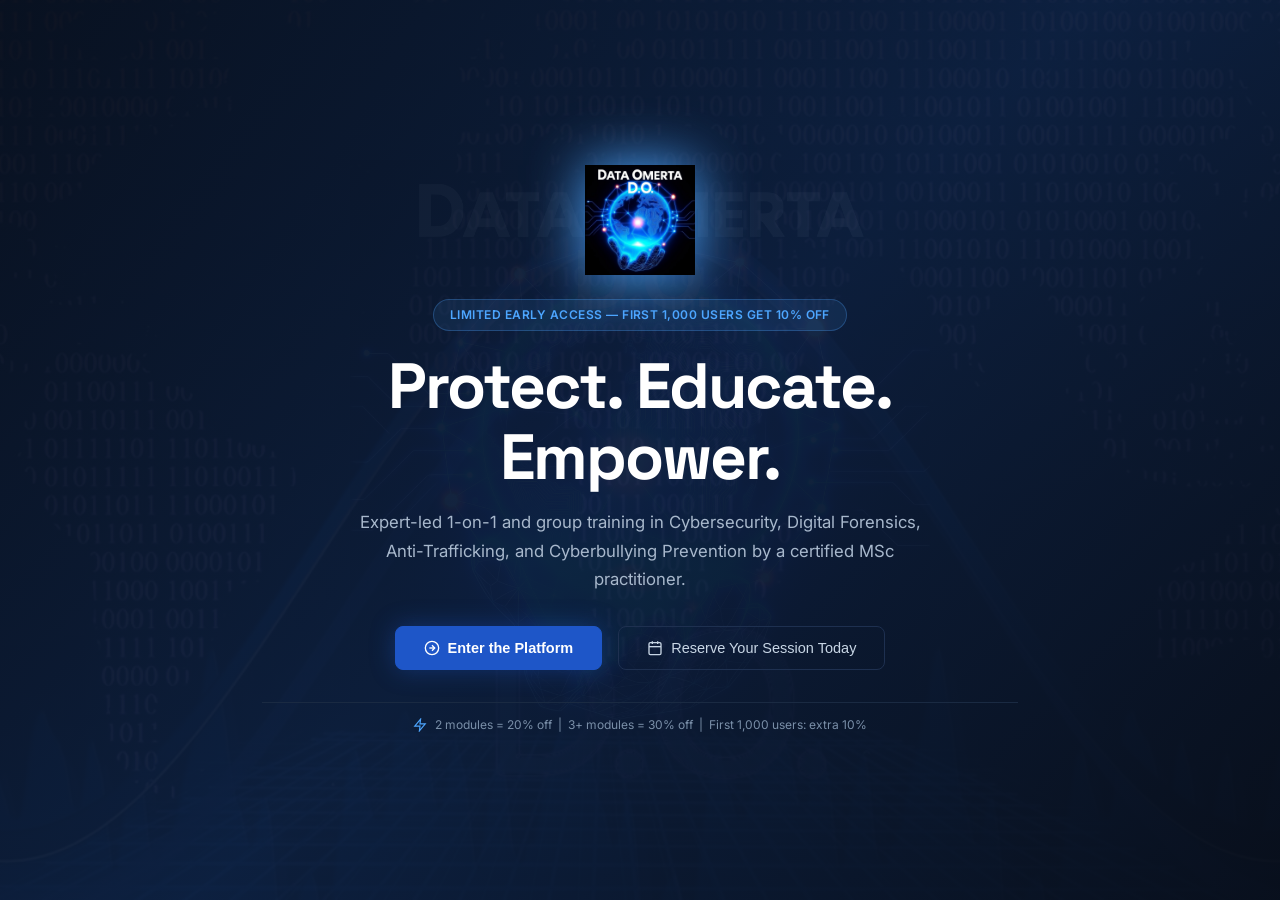
==== index.html @ 5ccec42f "Update index.html" ====
<!DOCTYPE html>
<html lang="en">
<head>
<meta charset="UTF-8">
<meta name="viewport" content="width=device-width,initial-scale=1.0,viewport-fit=cover">
<meta name="theme-color" content="#0a1628">
<meta name="description" content="Expert cybersecurity, digital forensics, anti-trafficking and cyberbullying training by Dimitrios Paraschidis MSc.">
<meta name="apple-mobile-web-app-capable" content="yes">
<meta name="apple-mobile-web-app-status-bar-style" content="black-translucent">
<meta name="apple-mobile-web-app-title" content="DO Training">
<link rel="manifest" href="manifest.json">
<link rel="icon" href="assets/icons/favicon.png" type="image/png">
<link rel="apple-touch-icon" href="assets/icons/icon-192x192.png">
<title>DO — Professional Cybersecurity Training</title>
<link rel="preconnect" href="https://fonts.googleapis.com">
<link href="https://fonts.googleapis.com/css2?family=Inter:wght@300;400;500;600;700&family=Space+Grotesk:wght@400;500;600;700;800&display=swap" rel="stylesheet">
<link rel="stylesheet" href="css/style.css">
</head>


<body class="theme-blue">

<div class="lang-bar" id="lang-bar" style="display:none">
  <select id="lang-selector" onchange="setLang(this.value)" aria-label="Language">
    <option value="en">EN</option><option value="el">EL</option><option value="de">DE</option>
    <option value="it">IT</option><option value="fr">FR</option><option value="ru">RU</option>
  </select>
  <div class="theme-toggle-wrap">
    <button class="theme-btn" onclick="setTheme('blue')" title="Default Blue">B</button>
    <button class="theme-btn" onclick="setTheme('dark')" title="Dark">D</button>
    <button class="theme-btn" onclick="setTheme('light')" title="Light">L</button>
  </div>
</div>

<a href="https://paypal.me/JimOem" target="_blank" class="donate-btn" id="donate-btn" style="display:none">
  <svg width="14" height="14" viewBox="0 0 24 24" fill="none" stroke="currentColor" stroke-width="2"><path d="M20.84 4.61a5.5 5.5 0 0 0-7.78 0L12 5.67l-1.06-1.06a5.5 5.5 0 0 0-7.78 7.78l1.06 1.06L12 21.23l7.78-7.78 1.06-1.06a5.5 5.5 0 0 0 0-7.78z"/></svg>
  <span data-i18n="donate_text">Donate via PayPal</span>
</a>
<button class="webview-btn" onclick="toggleFullscreen()" id="webview-btn" style="display:none" title="Expand">
  <svg width="16" height="16" viewBox="0 0 24 24" fill="none" stroke="currentColor" stroke-width="2"><path d="M8 3H5a2 2 0 0 0-2 2v3m18 0V5a2 2 0 0 0-2-2h-3m0 18h3a2 2 0 0 0 2-2v-3M3 16v3a2 2 0 0 0 2 2h3"/></svg>
</button>

<!-- AD COLUMNS (admin-managed) -->
<div class="ad-col left" id="ad-col-left"></div>
<div class="ad-col right" id="ad-col-right"></div>

<!-- ===== LANDING ===== -->
<div id="landing-page">
  <div class="landing-bg">
    <img id="landing-bg-sine" src="" alt="" class="landing-bg-sine">
    <img id="landing-logo-watermark" src="" alt="" class="landing-logo-watermark">
    <div class="landing-overlay"></div>
  </div>
  <div class="landing-content">
    <img id="landing-logo-top" src="" alt="Data Omerta D.O." class="landing-logo-top">
    <div class="landing-badge" data-i18n="landing_badge">Limited Early Access — First 1,000 Users Get 10% Off</div>
    <h1 class="landing-title" data-i18n="landing_title">Educate. Empower. Protect.</h1>
    <p class="landing-sub" data-i18n="landing_sub">Expert-led 1-on-1 and group training in Cybersecurity, Digital Forensics, Anti-Trafficking, and Cyberbullying Prevention by a certified MSc practitioner.</p>
    <div class="landing-actions">
      <button class="btn-land-primary" onclick="enterSite()">
        <svg width="16" height="16" viewBox="0 0 24 24" fill="none" stroke="currentColor" stroke-width="2"><circle cx="12" cy="12" r="10"/><polyline points="12 8 16 12 12 16"/><line x1="8" y1="12" x2="16" y2="12"/></svg>
        <span data-i18n="landing_enter">Enter the Platform</span>
      </button>
      <button class="btn-land-secondary" onclick="enterSiteBook()">
        <svg width="16" height="16" viewBox="0 0 24 24" fill="none" stroke="currentColor" stroke-width="2"><rect x="3" y="4" width="18" height="18" rx="2"/><line x1="16" y1="2" x2="16" y2="6"/><line x1="8" y1="2" x2="8" y2="6"/><line x1="3" y1="10" x2="21" y2="10"/></svg>
        <span data-i18n="landing_book">Reserve Your Session Today</span>
      </button>
    </div>
    <div class="landing-discount-hint">
      <svg width="14" height="14" viewBox="0 0 24 24" fill="none" stroke="#4da6ff" stroke-width="2"><polygon points="13 2 3 14 12 14 11 22 21 10 12 10 13 2"/></svg>
      <span>2 modules = 20% off &nbsp;|&nbsp; 3+ modules = 30% off &nbsp;|&nbsp; First 1,000 users: extra 10%</span>
    </div>
  </div>
</div>

<!-- ===== MAIN PLATFORM ===== -->
<div id="main-platform" style="display:none">

<nav class="navbar">
  <div class="nav-brand" onclick="showTab('home',null)">
    <img id="nav-logo" src="" alt="D.O." class="nav-logo-img">
    <div>
      <div class="brand-name">Dimitrios Paraschidis</div>
      <div class="brand-tagline">MSc Digital Forensics &middot; Cybersecurity Educator</div>
    </div>
  </div>
  <div class="nav-links" id="nav-links">
    <a href="#home"      class="nav-link active" onclick="showTab('home',this)"      data-i18n="nav_home">Home</a>
    <a href="#services"  class="nav-link"         onclick="showTab('services',this)"  data-i18n="nav_services">Services</a>
    <a href="#modules"   class="nav-link"         onclick="showTab('modules',this)"   data-i18n="nav_modules">Modules</a>
    <a href="#resources" class="nav-link"         onclick="showTab('resources',this)" data-i18n="nav_resources">Resources</a>
    <a href="#team"      class="nav-link"         onclick="showTab('team',this)"      data-i18n="nav_team">Our Team</a>
    <a href="#calendar"  class="nav-link"         onclick="showTab('calendar',this)"  data-i18n="nav_book">Book a Session</a>
    <a href="#contact"   class="nav-link"         onclick="showTab('contact',this)"   data-i18n="contact_title">Contact</a>
    <a href="#cv"        class="nav-link"         onclick="showTab('cv',this)"        data-i18n="nav_cv">My CV</a>
  </div>
  <div class="nav-right">
    <button class="nav-mobile-toggle" onclick="toggleMobileNav()">
      <svg width="20" height="20" viewBox="0 0 24 24" fill="none" stroke="currentColor" stroke-width="2"><line x1="3" y1="12" x2="21" y2="12"/><line x1="3" y1="6" x2="21" y2="6"/><line x1="3" y1="18" x2="21" y2="18"/></svg>
    </button>
  </div>
</nav>

<div class="ticker-wrap"><div class="ticker-track" id="ticker-track"></div></div>

<!-- HOME -->
<div id="tab-home" class="tab-content active">
  <section class="hero">
    <img id="hero-logo-wm" src="" alt="" class="hero-logo-watermark" style="top:55%;opacity:0.12;">
    <div class="hero-overlay"></div>
    <div class="hero-inner">
      <div class="hero-badge" data-i18n="hero_badge">Thessaloniki, Greece &middot; Online &amp; Onsite Worldwide</div>
      <h1 class="hero-title" data-i18n="hero_title">Educate. Empower. Protect.</h1>
      <p class="hero-subtitle">Professional training in Cybersecurity, Digital Forensics, Anti-Trafficking Digital Safety, and Cyberbullying Prevention — delivered by a certified MSc practitioner with a decade of field experience.</p>
      <div class="hero-cta">
        <button class="btn btn-primary" onclick="showTab('calendar',null)">
          <svg width="15" height="15" viewBox="0 0 24 24" fill="none" stroke="currentColor" stroke-width="2"><rect x="3" y="4" width="18" height="18" rx="2"/><line x1="16" y1="2" x2="16" y2="6"/><line x1="8" y1="2" x2="8" y2="6"/><line x1="3" y1="10" x2="21" y2="10"/></svg>
          <span data-i18n="btn_book">Book a Session</span>
        </button>
        <button class="btn btn-outline" onclick="showTab('modules',null)">
          <svg width="15" height="15" viewBox="0 0 24 24" fill="none" stroke="currentColor" stroke-width="2"><path d="M2 3h6a4 4 0 0 1 4 4v14a3 3 0 0 0-3-3H2z"/><path d="M22 3h-6a4 4 0 0 0-4 4v14a3 3 0 0 1 3-3h7z"/></svg>
          <span data-i18n="btn_modules">View Modules</span>
        </button>
      </div>
      <!-- Stats compact: 155+, 600+, 60K+, MSc, 3, Custom SOC Lab all in one line -->
      <div class="hero-stats-compact">
        <div class="stat-compact"><span class="stat-compact-num">155+</span><span class="stat-compact-lbl">Professionals Trained</span></div>
        <div class="stat-compact"><span class="stat-compact-num">600+</span><span class="stat-compact-lbl">Individuals Reached</span></div>
        <div class="stat-compact"><span class="stat-compact-num">60K+</span><span class="stat-compact-lbl">Beneficiaries Protected</span></div>
        <div class="stat-compact"><span class="stat-compact-num">MSc</span><span class="stat-compact-lbl">Digital Forensics</span></div>
        <div class="stat-compact"><span class="stat-compact-num">3</span><span class="stat-compact-lbl">Books Authored</span></div>
        <div class="stat-compact"><span class="stat-compact-num" style="font-size:1rem">Custom</span><span class="stat-compact-lbl" data-i18n="stat_soc">Personal SOC Lab</span></div>
      </div>
    </div>
  </section>

  <section class="section">
    <h2 class="section-title" data-i18n="who_title">Who This Is For</h2>
    <div class="cards-grid" id="who-cards"></div>
  </section>

  <section class="section-full">
    <div class="section-inner">
      <h2 class="section-title light" data-i18n="formats_title">Formats &amp; Delivery</h2>
      <div class="formats-grid" id="formats-grid"></div>
      <div class="discount-banner">
        <div class="discount-item"><span class="disc-pct">20%</span><span class="disc-label" data-i18n="discount_2">Off for 2 Modules</span></div>
        <div class="discount-divider"></div>
        <div class="discount-item"><span class="disc-pct">30%</span><span class="disc-label" data-i18n="discount_3">Off for 3+ Modules</span></div>
        <div class="discount-divider"></div>
        <div class="discount-item highlight"><span class="disc-pct">+10%</span><span class="disc-label" data-i18n="discount_first">First 1,000 Users</span></div>
      </div>
    </div>
  </section>

  <section class="section page-bg">
    <h2 class="section-title" data-i18n="numbers_title">By the Numbers</h2>
    <p class="section-subtitle" data-i18n="numbers_sub">Key statistics from field research, academic sources, and real-world operations.</p>
    <div class="numbers-grid" id="numbers-grid"></div>
  </section>
</div>

<!-- SERVICES -->
<div id="tab-services" class="tab-content page-bg">
  <section class="section">
    <h2 class="section-title" data-i18n="services_title">Training Services</h2>
    <p class="section-subtitle" data-i18n="services_sub">Click any service to book it directly. Every session concludes with a professional certificate.</p>
    <div id="services-container"></div>
  </section>
</div>

<!-- MODULES -->
<div id="tab-modules" class="tab-content page-bg">
  <section class="section">
    <h2 class="section-title" data-i18n="modules_title">Training Modules</h2>
    <p class="section-subtitle" data-i18n="modules_sub">Each module is a standalone certifiable unit. 2 modules: 20% off — 3+: 30% off.</p>
    <div class="modules-grid" id="modules-grid"></div>
  </section>
</div>

<!-- RESOURCES (no translation, no bg) -->
<div id="tab-resources" class="tab-content">
  <section class="section">
    <h2 class="section-title">Resources &amp; Publications</h2>
    <p class="section-subtitle">Free professional resources — available to all.</p>
    <div class="resources-hero">
      <img id="res-do-img" src="" alt="Data Omerta" class="res-do-logo">
      <div><h3>Data Omerta (D.O.)</h3><p>A personal initiative dedicated to spreading cybersecurity awareness and open knowledge. All resources are free to use and share.</p></div>
    </div>
    <div class="resources-grid" id="resources-grid"></div>
    <div class="linkedin-section">
      <h3 class="section-title" style="margin-bottom:1rem;">Recent Professional Activity</h3>
      <div class="linkedin-posts-grid" id="linkedin-posts-grid"></div>
      <a href="https://www.linkedin.com/in/dimitris-p-timeless" target="_blank" class="btn-linkedin">
        <svg width="16" height="16" viewBox="0 0 24 24" fill="currentColor"><path d="M16 8a6 6 0 0 1 6 6v7h-4v-7a2 2 0 0 0-4 0v7h-4v-7a6 6 0 0 1 6-6z"/><rect x="2" y="9" width="4" height="12"/><circle cx="4" cy="4" r="2"/></svg>
        View All on LinkedIn
      </a>
    </div>
  </section>
</div>

<!-- TEAM -->
<div id="tab-team" class="tab-content page-bg">
  <section class="section">
    <h2 class="section-title" data-i18n="team_title">Our D.O. Team &amp; Partners</h2>
    <p class="section-subtitle" data-i18n="team_sub">Specialists, partners, and collaborators in cybersecurity, digital safety, and education. Contact details visible after confirmed booking.</p>
    <div class="team-grid" id="team-grid"></div>
  </section>
</div>

<!-- BOOKING -->
<div id="tab-calendar" class="tab-content page-bg">
  <section class="section">
    <h2 class="section-title" data-i18n="book_title">Book a Session</h2>
    <p class="section-subtitle" data-i18n="book_sub">Select a date and time. Confirmation and Google Meet link sent automatically.</p>
    <div class="booking-layout">
      <div class="booking-left">
        <div class="calendar-header">
          <button class="cal-nav" onclick="changeMonth(-1)">&#8249;</button>
          <span id="cal-month-label"></span>
          <button class="cal-nav" onclick="changeMonth(1)">&#8250;</button>
        </div>
        <div class="calendar-grid" id="calendar-grid"></div>
        <div class="time-slots" id="time-slots-container" style="display:none">
          <h4 id="selected-date-label"></h4>
          <div class="slots-grid" id="slots-grid"></div>
        </div>
      </div>
      <div class="booking-right">
        <div class="booking-form-card">
<!-- New Clean Cal.com Booking Button -->
<div style="text-align: center; margin-top: 20px; margin-bottom: 40px; padding: 20px; background: rgba(255,255,255,0.05); border-radius: 8px;">
    <p style="color: #ffffff; margin-bottom: 15px; font-size: 16px; font-weight: 500;">
        Select a date and time. Confirmation and Google Meet link are sent automatically.
    </p>
    
    <!-- This button triggers the Cal.com popup -->
    <button type="button" 
            data-cal-link="jim-oem-wsbkja/cybersecurity-training"
            data-cal-namespace="cybersecurity-training"
            data-cal-config='{"layout":"month_view","useSlotsViewOnSmallScreen":"true"}'
            style="background-color: #2563eb; color: white; padding: 14px 28px; border: none; border-radius: 6px; font-size: 16px; cursor: pointer; font-weight: bold; transition: background 0.2s;"
            onmouseover="this.style.backgroundColor='#1d4ed8'" 
            onmouseout="this.style.backgroundColor='#2563eb'">
        Book a Session Now
    </button>
</div>
        </div>
      </div>
    </div>
  </section>
</div>

<!-- CONTACT -->
<div id="tab-contact" class="tab-content page-bg">
  <section class="section">
    <h2 class="section-title" data-i18n="contact_title">Contact &amp; Inquiry</h2>
    <p class="section-subtitle" data-i18n="contact_sub">Send a message and I will respond within 24 hours.</p>
    <div class="contact-layout">
      <div class="contact-form-card">
        <div class="form-group"><label data-i18n="form_name">Full Name</label><input type="text" id="contact-name"></div>
        <div class="form-group"><label data-i18n="form_email">Email</label><input type="email" id="contact-email"></div>
        <div class="form-group"><label data-i18n="contact_subject">Subject</label><input type="text" id="contact-subject"></div>
        <div class="form-group"><label data-i18n="contact_message">Message</label><textarea id="contact-message" rows="6"></textarea></div>
        <button class="btn btn-primary btn-full" onclick="submitContact()" data-i18n="contact_send">Send Message</button>
      </div>
      <div class="contact-info-card">
        <div class="contact-info-item">
          <svg width="18" height="18" viewBox="0 0 24 24" fill="none" stroke="currentColor" stroke-width="1.5"><path d="M21 10c0 7-9 13-9 13s-9-6-9-13a9 9 0 0 1 18 0z"/><circle cx="12" cy="10" r="3"/></svg>
          <div><strong data-i18n="lbl_location">Location</strong><span>Thessaloniki, Greece</span></div>
        </div>
        <div class="contact-info-item">
          <svg width="18" height="18" viewBox="0 0 24 24" fill="none" stroke="currentColor" stroke-width="1.5"><path d="M4 4h16c1.1 0 2 .9 2 2v12c0 1.1-.9 2-2 2H4c-1.1 0-2-.9-2-2V6c0-1.1.9-2 2-2z"/><polyline points="22,6 12,13 2,6"/></svg>
          <div><strong>Email</strong><span>gds_gr@hotmail.gr</span></div>
        </div>
        <div class="contact-info-item">
          <svg width="18" height="18" viewBox="0 0 24 24" fill="none" stroke="currentColor" stroke-width="1.5"><path d="M22 16.92v3a2 2 0 0 1-2.18 2 19.79 19.79 0 0 1-8.63-3.07A19.5 19.5 0 0 1 4.69 12a19.79 19.79 0 0 1-3.07-8.67A2 2 0 0 1 3.56 1h3a2 2 0 0 1 2 1.72 12.84 12.84 0 0 0 .7 2.81 2 2 0 0 1-.45 2.11L8.09 8a16 16 0 0 0 6 6l1.27-1.27a2 2 0 0 1 2.11-.45 12.84 12.84 0 0 0 2.81.7A2 2 0 0 1 22 14.92z"/></svg>
          <div><strong data-i18n="lbl_phone">Phone</strong><span>+30 6947 424 107</span></div>
        </div>
        <div class="contact-info-item">
          <svg width="18" height="18" viewBox="0 0 24 24" fill="currentColor"><path d="M16 8a6 6 0 0 1 6 6v7h-4v-7a2 2 0 0 0-4 0v7h-4v-7a6 6 0 0 1 6-6z"/><rect x="2" y="9" width="4" height="12"/><circle cx="4" cy="4" r="2"/></svg>
          <div><strong>LinkedIn</strong><a href="https://www.linkedin.com/in/dimitris-p-timeless" target="_blank">dimitris-p-timeless</a></div>
        </div>
        <!-- BILLING INFO between the items -->
        <div class="billing-info-box" style="margin-top:1.5rem;margin-bottom:1.5rem;">
          <div class="billing-item"><span class="b-val">€100</span><span class="b-lbl" data-i18n="bill_hourly">Per Hour — 1-on-1 Training</span><span class="b-note" data-i18n="bill_hourly_note">Modules minimum 2 hours each</span></div>
          <div class="billing-item"><span class="b-val">€400</span><span class="b-lbl" data-i18n="bill_advance">Non-Refundable Advance</span><span class="b-note" data-i18n="bill_advance_note">Required before corporate service delivery</span></div>
          <div class="billing-item"><span class="b-val">20–30%</span><span class="b-lbl" data-i18n="bill_discount">Bundle Discount</span><span class="b-note" data-i18n="bill_discount_note">2 modules: 20% off &nbsp;|&nbsp; 3+ modules: 30% off</span></div>
        </div>
        <div class="pricing-note">
          <svg width="16" height="16" viewBox="0 0 24 24" fill="none" stroke="currentColor" stroke-width="2"><line x1="12" y1="1" x2="12" y2="23"/><path d="M17 5H9.5a3.5 3.5 0 0 0 0 7h5a3.5 3.5 0 0 1 0 7H6"/></svg>
          <div><strong data-i18n="lbl_pricing">Pricing</strong><span data-i18n="pricing_note">All prices include a professional certificate of participation. Group and corporate rates available on request.</span></div>
        </div>
      </div>
    </div>
  </section>
</div>

<!-- CV -->
<div id="tab-cv" class="tab-content page-bg">
  <section class="section cv-section" id="cv-section-content"></section>
</div>

<footer class="footer">
  <div class="footer-inner">
    <img id="footer-logo" src="" alt="D.O." class="footer-logo-img">
    <div>
      <div class="footer-name">Dimitrios Paraschidis &middot; MSc Digital Forensics &middot; Cybersecurity Educator</div>
      <div class="footer-links">
        <span>Thessaloniki, Greece</span><span>gds_gr@hotmail.gr</span><span>+30 6947 424 107</span>
        <a href="https://www.linkedin.com/in/dimitris-p-timeless" target="_blank">LinkedIn</a>
        <a href="https://github.com/DataOmerta" target="_blank">GitHub</a>
      </div>
    </div>
    <div class="footer-right"><img id="footer-do-text" src="" alt="Data Omerta" class="footer-do-text-img"></div>
  </div>
</footer>
</div><!-- /main-platform -->

<!-- ADMIN LOGIN -->
<div id="admin-login-overlay" style="display:none">
  <div class="admin-login-box">
    <img id="admin-logo" src="" alt="D.O." class="admin-logo-img">
    <h2>Admin Access</h2>
    <p>Restricted area — authorised personnel only.</p>
    <div class="form-group"><label>Username</label><input type="text" id="admin-user" autocomplete="username"></div>
    <div class="form-group"><label>Password</label><input type="password" id="admin-pass" autocomplete="current-password" onkeydown="if(event.key==='Enter')doAdminLogin()"></div>
    <label class="remember-label"><input type="checkbox" id="admin-remember"> Remember me on this device</label>
    <button class="btn btn-primary btn-full" onclick="doAdminLogin()" style="margin-top:1rem;">Sign In</button>
    <button class="btn btn-outline btn-full" onclick="closeAdminLogin()" style="margin-top:.5rem;">Cancel</button>
  </div>
</div>

<!-- ADMIN PANEL -->
<div id="admin-panel" style="display:none">
  <div class="admin-navbar">
    <div class="admin-brand">
      <img id="admin-nav-logo" src="" alt="D.O." style="width:28px;height:28px;object-fit:contain;">
      <span>Admin Panel</span>
    </div>
    <div class="admin-nav-links">
      <button class="admin-nav-btn active" onclick="showAdminTab('dashboard',this)">Dashboard</button>
      <button class="admin-nav-btn" onclick="showAdminTab('appointments',this)">Appointments</button>
      <button class="admin-nav-btn" onclick="showAdminTab('modules-mgr',this)">Modules</button>
      <button class="admin-nav-btn" onclick="showAdminTab('services-mgr',this)">Services</button>
      <button class="admin-nav-btn" onclick="showAdminTab('resources-mgr',this)">Resources</button>
      <button class="admin-nav-btn" onclick="showAdminTab('team-mgr',this)">Team</button>
      <button class="admin-nav-btn" onclick="showAdminTab('ads-mgr',this)">Advertisers</button>
      <button class="admin-nav-btn" onclick="showAdminTab('certificates-mgr',this)">Certificates</button>
    </div>
    <button class="btn btn-outline" onclick="adminLogout()" style="font-size:12px;padding:6px 14px;">Sign Out</button>
  </div>
  <div class="admin-content">
    <div id="admin-tab-dashboard" class="admin-tab active"><h2 class="admin-title">Dashboard</h2><div class="admin-stats-grid" id="admin-stats-grid"></div><div id="admin-chart-row"></div></div>
    <div id="admin-tab-appointments" class="admin-tab">
      <div class="admin-tab-header"><h2 class="admin-title">Appointments</h2><button class="btn btn-secondary" onclick="exportAppointments()">Export CSV</button></div>
      <div class="appointments-toolbar">
        <input type="text" id="appt-search" placeholder="Search..." oninput="filterAppointments()">
        <select id="appt-filter" onchange="filterAppointments()"><option value="">All</option><option value="confirmed">Confirmed</option><option value="pending">Pending</option><option value="completed">Completed</option><option value="cancelled">Cancelled</option></select>
      </div>
      <div id="appointments-list"></div>
    </div>
    <div id="admin-tab-modules-mgr" class="admin-tab"><div class="admin-tab-header"><h2 class="admin-title">Manage Modules</h2><button class="btn btn-primary" onclick="openModuleEditor(null)">+ Add Module</button></div><div id="modules-manager-list"></div></div>
    <div id="admin-tab-services-mgr" class="admin-tab"><div class="admin-tab-header"><h2 class="admin-title">Manage Services</h2><button class="btn btn-primary" onclick="openServiceEditor(null,null)">+ Add Service</button></div><div id="services-manager-list"></div></div>
    <div id="admin-tab-resources-mgr" class="admin-tab"><div class="admin-tab-header"><h2 class="admin-title">Manage Resources</h2><button class="btn btn-primary" onclick="openResourceEditor(null)">+ Add Resource</button></div><div id="resources-manager-list"></div></div>
    <div id="admin-tab-team-mgr" class="admin-tab"><div class="admin-tab-header"><h2 class="admin-title">Team &amp; Partners</h2><button class="btn btn-primary" onclick="openTeamEditor(null)">+ Add Member</button></div><div id="team-manager-list"></div></div>
    <div id="admin-tab-ads-mgr" class="admin-tab"><div class="admin-tab-header"><h2 class="admin-title">Advertisers &amp; Ads</h2><button class="btn btn-primary" onclick="openAdEditor(null)">+ Add Ad</button></div><p class="section-subtitle">Ads appear in vertical columns on the left and right sides of the site for visitors.</p><div id="ads-manager-list"></div></div>
    <div id="admin-tab-certificates-mgr" class="admin-tab">
      <h2 class="admin-title">Issue Certificate</h2>
      <div class="cert-layout">
        <div class="cert-form-panel">
          <h3>Certificate Details</h3>
          <div class="form-group"><label>Participant Full Name *</label><input type="text" id="cert-name" oninput="updateCertPreview()"></div>
          <div class="form-group"><label>Module / Training Title *</label><input type="text" id="cert-module" oninput="updateCertPreview()"></div>
          <div class="form-group"><label>Completion Date *</label><input type="date" id="cert-date" oninput="updateCertPreview()"></div>
          <div class="form-group"><label>Duration</label><input type="text" id="cert-duration" placeholder="e.g. 4 hours" oninput="updateCertPreview()"></div>
          <div class="form-group"><label>Organisation (optional)</label><input type="text" id="cert-org" oninput="updateCertPreview()"></div>
          <div class="form-group"><label>Certificate ID (auto)</label><input type="text" id="cert-id" readonly></div>
          <button class="btn btn-primary btn-full" onclick="generateCertificate()">
            <svg width="15" height="15" viewBox="0 0 24 24" fill="none" stroke="currentColor" stroke-width="2"><path d="M21 15v4a2 2 0 0 1-2 2H5a2 2 0 0 1-2-2v-4"/><polyline points="7 10 12 15 17 10"/><line x1="12" y1="15" x2="12" y2="3"/></svg>
            Generate &amp; Print Certificate
          </button>
        </div>
        <div class="cert-preview-panel">
          <h3>Live Preview</h3>
          <div class="cert-preview" id="cert-preview"><div class="cert-preview-placeholder">Fill in the details to preview</div></div>
          <div id="issued-certs-section" style="display:none;margin-top:1.5rem"><h4 style="color:var(--text);margin-bottom:.75rem">Previously Issued</h4><div id="issued-certs-list"></div></div>
        </div>
      </div>
    </div>
  </div>
</div>

<!-- MODALS -->
<div id="upsell-modal" class="modal-overlay" style="display:none"><div class="modal-box"><button class="modal-close" onclick="closeUpsell()"><svg width="18" height="18" viewBox="0 0 24 24" fill="none" stroke="currentColor" stroke-width="2"><line x1="18" y1="6" x2="6" y2="18"/><line x1="6" y1="6" x2="18" y2="18"/></svg></button><div id="upsell-content"></div></div></div>
<div id="edit-modal" class="modal-overlay" style="display:none"><div class="modal-box" id="edit-modal-content"></div></div>
<div id="appt-edit-modal" class="modal-overlay" style="display:none"><div class="modal-box" id="appt-edit-content"></div></div>
<div id="toast" class="toast" style="display:none"></div>


  <!-- Cal element-click embed code begins -->
<script type="text/javascript">
(function (C, A, L) { let p = function (a, ar) { a.q.push(ar); }; let d = C.document; C.Cal = C.Cal || function () { let cal = C.Cal; let ar = arguments; if (!cal.loaded) { cal.ns = {}; cal.q = cal.q || []; d.head.appendChild(d.createElement("script")).src = A; cal.loaded = true; } if (ar[0] === L) { const api = function () { p(api, arguments); }; const namespace = ar[1]; api.q = api.q || []; if(typeof namespace === "string"){cal.ns[namespace] = cal.ns[namespace] || api;p(cal.ns[namespace], ar);p(cal, ["initNamespace", namespace]);} else p(cal, ar); return;} p(cal, ar); }; })(window, "https://app.cal.com/embed/embed.js", "init");
Cal("init", "cybersecurity-training", {origin:"https://app.cal.com"});
Cal.config = Cal.config || {};
Cal.config.forwardQueryParams = true;
Cal.ns["cybersecurity-training"]("ui", {"hideEventTypeDetails":false,"layout":"month_view"});
</script>
<!-- Cal element-click embed code ends -->


<script src="js/images.js"></script>
<script src="js/i18n.js"></script>
<script src="js/app.js"></script>
<script src="js/calendar.js"></script>
<script src="js/certificates.js"></script>
<script src="js/admin.js"></script>
</body>
</html>
---- css/style.css ----
*, *::before, *::after { box-sizing: border-box; margin: 0; padding: 0; }

/* ===== THEMES ===== */
:root {
  --do-1:#0a1628;--do-2:#0d2040;--do-3:#1a3a6b;--do-4:#1e56c8;--do-5:#4da6ff;--do-6:#7ec8ff;
  --bg:#080e1a;--bg-card:#0d1624;--bg-card-h:#111e30;--surface:#101b2e;--surface-2:#0f1929;
  --border:#1a2a42;--border-l:#1e3050;
  --text:#e8edf5;--text-m:#7a8fa8;--text-d:#3d5068;
  --silver:#a8b8cc;--silver-l:#c8d6e5;--white:#fff;
  --accent:#1e56c8;--r:8px;--r-lg:12px;--r-xl:16px;
  --sh:0 2px 12px rgba(0,0,0,.4);--sh-lg:0 8px 32px rgba(0,0,0,.5);
}
body.theme-dark {
  --bg:#0a0a0a;--bg-card:#111111;--bg-card-h:#1a1a1a;--surface:#141414;--surface-2:#0f0f0f;
  --border:#2a2a2a;--border-l:#333;
  --text:#d0d0d0;--text-m:#888;--text-d:#444;
  --silver:#999;--silver-l:#bbb;
}
body.theme-blue {
  --bg:#080e1a;--bg-card:#0d1624;--bg-card-h:#111e30;--surface:#101b2e;--surface-2:#0f1929;
  --border:#1a2a42;--border-l:#1e3050;
  --text:#e8edf5;--text-m:#7a8fa8;--text-d:#3d5068;
  --silver:#a8b8cc;--silver-l:#c8d6e5;
}
body.theme-light {
  --bg:#f0f4f8;--bg-card:#fff;--bg-card-h:#f5f8ff;--surface:#e8edf5;--surface-2:#dde5f0;
  --border:#cbd5e1;--border-l:#b0bfd0;--text:#0f172a;--text-m:#475569;--text-d:#94a3b8;
  --silver:#475569;--silver-l:#1e293b;--do-1:#f0f4f8;
}

html{scroll-behavior:smooth;}
body{font-family:'Inter',sans-serif;color:var(--text);background:var(--bg);line-height:1.65;font-size:15px;}

/* LANG BAR */
.lang-bar{position:fixed;top:0;right:0;z-index:200;display:flex;align-items:center;gap:8px;padding:6px 12px;background:rgba(10,22,40,.92);border-bottom-left-radius:var(--r);backdrop-filter:blur(8px);}
.lang-bar select{background:transparent;color:var(--text);border:1px solid var(--border);border-radius:4px;font-size:12px;padding:2px 6px;cursor:pointer;}
.lang-bar select option{background:var(--bg);}
.theme-toggle-wrap{display:flex;gap:3px;}
.theme-btn{background:transparent;border:1px solid var(--border);color:var(--text-m);border-radius:4px;font-size:10px;font-weight:700;padding:2px 7px;cursor:pointer;transition:all .15s;}
.theme-btn:hover,.theme-btn.active{border-color:var(--do-5);color:var(--do-5);}

/* DONATE / WEBVIEW */
.donate-btn{position:fixed;bottom:1.5rem;left:1.5rem;z-index:150;display:flex;align-items:center;gap:6px;background:rgba(10,22,40,.85);border:1px solid var(--border-l);color:var(--silver);padding:8px 14px;border-radius:100px;font-size:12px;text-decoration:none;backdrop-filter:blur(8px);transition:all .2s;}
.donate-btn:hover{border-color:var(--do-5);color:var(--do-5);}
.webview-btn{position:fixed;bottom:1.5rem;right:1.5rem;z-index:150;background:rgba(10,22,40,.85);border:1px solid var(--border-l);color:var(--silver);width:36px;height:36px;border-radius:8px;cursor:pointer;display:flex;align-items:center;justify-content:center;backdrop-filter:blur(8px);transition:all .2s;}
.webview-btn:hover{border-color:var(--do-5);color:var(--do-5);}

/* AD COLUMNS */
.ad-col{position:fixed;top:64px;bottom:0;width:80px;z-index:50;display:flex;flex-direction:column;gap:8px;padding:8px 4px;overflow-y:auto;background:rgba(8,14,26,.6);backdrop-filter:blur(4px);}
.ad-col.left{left:0;}
.ad-col.right{right:0;}
.ad-item{display:block;width:72px;height:72px;border-radius:6px;overflow:hidden;border:1px solid var(--border);transition:all .2s;flex-shrink:0;}
.ad-item img{width:100%;height:100%;object-fit:cover;}
.ad-item:hover{border-color:var(--do-5);transform:scale(1.05);}
#main-platform.has-ads,.ad-content-shift{padding-left:84px;padding-right:84px;}

/* LANDING */
#landing-page{position:fixed;inset:0;z-index:1000;display:flex;align-items:center;justify-content:center;background:var(--do-1);overflow:hidden;}
.landing-bg{position:absolute;inset:0;}
.landing-bg-sine{position:absolute;inset:0;width:100%;height:100%;object-fit:cover;opacity:0.22;mix-blend-mode:screen;filter:hue-rotate(200deg) saturate(1.4) brightness(0.8);}
.landing-logo-watermark{position:absolute;left:50%;top:50%;transform:translate(-50%,-50%);width:min(78vw,580px);height:min(78vw,580px);object-fit:contain;opacity:0.17;z-index:1;pointer-events:none;filter:hue-rotate(10deg) saturate(1.3) brightness(1.1);}
.landing-overlay{position:absolute;inset:0;background:linear-gradient(135deg,rgba(8,14,26,.88) 0%,rgba(13,32,64,.82) 50%,rgba(8,14,26,.92) 100%);z-index:2;}
.landing-content{position:relative;z-index:3;text-align:center;padding:2rem;max-width:860px;}
.landing-logo-top{width:100px;height:100px;object-fit:contain;margin:0 auto 1.5rem;display:block;filter:drop-shadow(0 0 24px var(--do-5));animation:logoPulse 3s ease-in-out infinite;}
@keyframes logoPulse{0%,100%{filter:drop-shadow(0 0 20px var(--do-5));}50%{filter:drop-shadow(0 0 40px var(--do-5)) brightness(1.1);}}
.landing-badge{display:inline-block;background:rgba(77,166,255,.1);border:1px solid rgba(77,166,255,.28);color:var(--do-5);padding:5px 16px;border-radius:100px;font-size:12px;font-weight:600;letter-spacing:.04em;text-transform:uppercase;margin-bottom:1.5rem;}
.landing-title{font-family:'Space Grotesk',sans-serif;font-size:clamp(2.6rem,6.5vw,5rem);font-weight:800;color:white;letter-spacing:-.03em;line-height:1.08;margin-bottom:1.25rem;}
.landing-sub{font-size:clamp(.92rem,2vw,1.08rem);color:var(--silver);max-width:620px;margin:0 auto 2.5rem;line-height:1.75;}
.landing-actions{display:flex;gap:1rem;justify-content:center;flex-wrap:wrap;margin-bottom:2.5rem;}
.btn-land-primary{display:inline-flex;align-items:center;gap:8px;background:var(--do-4);color:white;padding:13px 28px;border-radius:var(--r);font-size:14.5px;font-weight:600;border:1px solid var(--do-4);cursor:pointer;transition:all .2s;box-shadow:0 0 24px rgba(30,86,200,.38);}
.btn-land-primary:hover{background:var(--do-3);transform:translateY(-2px);}
.btn-land-secondary{display:inline-flex;align-items:center;gap:8px;background:transparent;color:var(--silver-l);padding:13px 28px;border-radius:var(--r);font-size:14.5px;font-weight:500;border:1px solid var(--border-l);cursor:pointer;transition:all .2s;}
.btn-land-secondary:hover{border-color:var(--do-5);color:var(--do-5);}
.landing-discount-hint{display:inline-flex;align-items:center;gap:8px;font-size:12px;color:var(--text-m);padding-top:1rem;border-top:1px solid var(--border);}

/* NAVBAR */
.navbar{position:sticky;top:0;z-index:100;background:rgba(8,14,26,.97);border-bottom:1px solid var(--border);padding:0 1.5rem;display:flex;align-items:center;gap:1.5rem;height:60px;backdrop-filter:blur(12px);}
.nav-brand{display:flex;align-items:center;gap:10px;flex-shrink:0;cursor:pointer;}
.nav-logo-img{width:32px;height:32px;object-fit:contain;}
.brand-name{font-family:'Space Grotesk',sans-serif;font-weight:700;font-size:13px;color:white;}
.brand-tagline{font-size:10px;color:var(--text-m);}
.nav-links{display:flex;align-items:center;gap:2px;flex:1;overflow-x:auto;}
.nav-link{color:var(--silver);text-decoration:none;font-size:13px;font-weight:500;padding:5px 11px;border-radius:6px;white-space:nowrap;transition:all .15s;border:1px solid transparent;}
.nav-link:hover{color:white;background:var(--surface);}
.nav-link.active{color:white;background:var(--do-3);border-color:var(--border-l);}
.nav-right{display:flex;align-items:center;gap:8px;}
.nav-mobile-toggle{display:none;background:none;border:none;color:white;cursor:pointer;padding:6px;}

/* TICKER — TRIPLE WIDTH */
.ticker-wrap{width:100%;overflow:hidden;background:rgba(30,86,200,.08);border-bottom:1px solid var(--border);height:40px;display:flex;align-items:center;}
.ticker-track{display:flex;align-items:center;white-space:nowrap;animation:ticker 240s linear infinite;}
.ticker-track:hover{animation-play-state:paused;}
.ticker-item{display:inline-flex;align-items:center;gap:10px;padding:0 2.5rem;font-size:12.5px;color:var(--silver);}
.ticker-item strong{color:var(--do-5);font-family:'Space Grotesk',sans-serif;font-size:14px;}
.ticker-sep{color:var(--border-l);margin:0 1rem;font-size:18px;}
@keyframes ticker{0%{transform:translateX(0);}100%{transform:translateX(-33.333%);}}

/* TABS */
.tab-content{display:none;}
.tab-content.active{display:block;}

/* PAGE BG — sine binary for all pages except home/landing */
.page-bg{position:relative;}
.page-bg::before{content:'';position:absolute;inset:0;background-image:url('data:image/svg+xml,<svg xmlns="http://www.w3.org/2000/svg" width="400" height="400"><text x="0" y="20" font-size="10" fill="%231e56c820" font-family="monospace">01001101 00100000 01000001 01010100 01001001 01000011 01010011</text><text x="0" y="40" font-size="10" fill="%231e56c812">10110010 01001000 10000101 00110010 11001010 01011010</text><text x="0" y="60" font-size="10" fill="%231e56c818">01110100 10101010 01010001 00001010 11110101 01010010</text><text x="0" y="80" font-size="10" fill="%231e56c810">10010110 01110001 10100101 01010010 10000110 01001100</text><text x="0" y="100" font-size="10" fill="%231e56c815">01001101 10110100 01010001 11001010 01010010 10000101</text></svg>');background-repeat:repeat;pointer-events:none;z-index:0;opacity:.6;}
.page-bg > *{position:relative;z-index:1;}

/* HERO */
.hero{position:relative;padding:5rem 2rem;text-align:center;overflow:hidden;min-height:540px;display:flex;align-items:center;background:var(--do-1);}
.hero-logo-watermark{position:absolute;left:50%;top:58%;transform:translate(-50%,-50%);width:min(58vw,520px);height:min(58vw,520px);object-fit:contain;opacity:0.13;pointer-events:none;filter:hue-rotate(10deg) saturate(1.2) brightness(1.1);}
.hero-overlay{position:absolute;inset:0;background:linear-gradient(to bottom,rgba(8,14,26,.45) 0%,rgba(8,14,26,.78) 100%);}
.hero-inner{position:relative;z-index:2;max-width:960px;margin:0 auto;width:100%;}
.hero-badge{display:inline-block;background:rgba(77,166,255,.08);border:1px solid rgba(77,166,255,.22);color:var(--do-5);padding:5px 14px;border-radius:100px;font-size:11px;font-weight:600;letter-spacing:.06em;text-transform:uppercase;margin-bottom:1.5rem;}
.hero-title{font-family:'Space Grotesk',sans-serif;font-size:clamp(2.7rem,5.8vw,4.3rem);font-weight:800;color:white;letter-spacing:-.03em;line-height:1.08;margin-bottom:1.25rem;}
.hero-subtitle{font-size:clamp(.94rem,2vw,1.1rem);color:var(--silver);max-width:700px;margin:0 auto 2.5rem;line-height:1.75;}

.hero-cta{display:flex;gap:1rem;justify-content:center;flex-wrap:wrap;margin-bottom:3rem;}
/* Stats row replaced by ticker — just keep the SOC line */
.hero-stats-compact{display:flex;justify-content:center;gap:2rem;flex-wrap:wrap;padding-top:1.5rem;border-top:1px solid var(--border);}
.stat-compact{text-align:center;}
.stat-compact-num{display:block;font-family:'Space Grotesk',sans-serif;font-size:1.5rem;font-weight:700;color:white;}
.stat-compact-lbl{font-size:10px;color:var(--text-m);text-transform:uppercase;letter-spacing:.04em;}

/* DATA OMERTA watermark text — big faded */
.do-text-watermark{position:absolute;left:50%;top:50%;transform:translate(-50%,-50%);font-family:'Space Grotesk',sans-serif;font-size:clamp(4rem,12vw,10rem);font-weight:800;color:rgba(30,86,200,.06);white-space:nowrap;pointer-events:none;letter-spacing:.08em;user-select:none;z-index:1;}

/* BUTTONS */
.btn{display:inline-flex;align-items:center;gap:6px;padding:10px 20px;border-radius:var(--r);font-size:13.5px;font-weight:600;cursor:pointer;border:1px solid transparent;font-family:inherit;transition:all .15s;text-decoration:none;}
.btn-primary{background:var(--do-4);color:white;border-color:var(--do-4);}
.btn-primary:hover{background:var(--do-3);transform:translateY(-1px);}
.btn-outline{background:transparent;color:var(--silver-l);border-color:var(--border-l);}
.btn-outline:hover{border-color:var(--do-5);color:var(--do-5);}
.btn-secondary{background:var(--surface);color:var(--text);border-color:var(--border);}
.btn-secondary:hover{border-color:var(--border-l);}
.btn-full{width:100%;justify-content:center;}
.btn-danger{background:rgba(248,113,113,.12);color:#f87171;border-color:rgba(248,113,113,.25);}
.btn-danger:hover{background:rgba(248,113,113,.2);}

/* SECTIONS */
.section{padding:4rem 2rem;max-width:1200px;margin:0 auto;}
.section-full{padding:4rem 2rem;background:var(--surface);border-top:1px solid var(--border);border-bottom:1px solid var(--border);}
.section-inner{max-width:1200px;margin:0 auto;}
.section-title{font-family:'Space Grotesk',sans-serif;font-size:2.1rem;font-weight:700;color:var(--text);margin-bottom:.75rem;position:relative;padding-bottom:.75rem;letter-spacing:-.02em;}
.section-title::after{content:'';position:absolute;bottom:0;left:0;width:36px;height:2px;background:var(--do-4);border-radius:2px;}
.section-title.light,.section-full .section-title{color:white;}
.section-subtitle{color:var(--text-m);margin-bottom:2rem;font-size:.97rem;}

/* CARDS */
.cards-grid{display:grid;grid-template-columns:repeat(auto-fit,minmax(220px,1fr));gap:1.25rem;margin-top:2rem;}
.card{background:var(--bg-card);border:1px solid var(--border);border-radius:var(--r-lg);padding:1.5rem;transition:all .2s;}
.card:hover{border-color:var(--do-4);box-shadow:0 0 0 1px var(--do-4),var(--sh);transform:translateY(-2px);}
.card-icon-wrap{color:var(--do-5);margin-bottom:1rem;}
.card h3{font-size:1rem;font-weight:600;color:var(--text);margin-bottom:.5rem;}
.card p{color:var(--text-m);font-size:.855rem;}

/* FORMATS */
.formats-grid{display:grid;grid-template-columns:repeat(auto-fit,minmax(220px,1fr));gap:1rem;margin-top:2rem;margin-bottom:2rem;}
.format-item{display:flex;align-items:flex-start;gap:12px;background:var(--bg-card);border:1px solid var(--border);border-radius:var(--r);padding:1.2rem;}
.format-text strong{color:var(--text);font-size:.88rem;display:block;margin-bottom:3px;}
.format-text span{color:var(--text-m);font-size:.8rem;}

/* DISCOUNT BANNER */
.discount-banner{display:flex;align-items:center;justify-content:center;gap:2rem;background:var(--bg-card);border:1px solid var(--border);border-radius:var(--r-lg);padding:1.5rem 2rem;max-width:800px;margin:0 auto;flex-wrap:wrap;}
.discount-item{text-align:center;}
.disc-pct{display:block;font-family:'Space Grotesk',sans-serif;font-size:1.9rem;font-weight:800;color:var(--do-5);}
.disc-label{font-size:11px;color:var(--text-m);text-transform:uppercase;letter-spacing:.04em;}
.discount-item.highlight .disc-pct{color:#ffd700;}
.discount-divider{width:1px;height:44px;background:var(--border);}

/* NUMBERS — 16 in 2 rows of 8 */
.numbers-grid{display:grid;grid-template-columns:repeat(8,1fr);gap:.75rem;margin-top:2rem;}
.number-card{background:var(--bg-card);border:1px solid var(--border);border-radius:var(--r-lg);padding:1.25rem .75rem;text-align:center;}
.number-val{font-family:'Space Grotesk',sans-serif;font-size:1.4rem;font-weight:800;color:var(--do-5);margin-bottom:.4rem;}
.number-label{font-size:.72rem;color:var(--text-m);line-height:1.3;}
@media(max-width:1200px){.numbers-grid{grid-template-columns:repeat(4,1fr);}}
@media(max-width:700px){.numbers-grid{grid-template-columns:repeat(2,1fr);}}

/* SERVICES */
.service-category{background:var(--bg-card);border:1px solid var(--border);border-radius:var(--r-lg);overflow:hidden;margin-bottom:2rem;}
.service-cat-header{display:flex;align-items:center;gap:12px;padding:1.2rem 1.5rem;background:var(--surface);border-bottom:1px solid var(--border);}
.service-cat-header h3{font-size:1.1rem;font-weight:600;color:var(--text);}
.cat-badge{padding:3px 10px;border-radius:100px;font-size:11px;font-weight:700;text-transform:uppercase;letter-spacing:.06em;}
.cat-blue{background:rgba(30,86,200,.15);color:var(--do-5);border:1px solid rgba(30,86,200,.28);}
.cat-silver{background:rgba(168,184,204,.1);color:var(--silver-l);border:1px solid rgba(168,184,204,.22);}
.cat-white{background:rgba(255,255,255,.06);color:var(--text);border:1px solid var(--border);}
.svc-img-wrap{display:flex;align-items:stretch;}
.svc-side-img-wrap{width:220px;min-width:220px;overflow:hidden;flex-shrink:0;}
.svc-side-img{width:100%;height:100%;object-fit:contain;object-position:center;opacity:.6;background:var(--surface);}
.svc-items-col{flex:1;}
.service-item{display:flex;align-items:flex-start;justify-content:space-between;gap:1rem;padding:1.1rem 1.5rem;border-bottom:1px solid var(--border);cursor:pointer;transition:all .15s;}
.service-item:last-child{border-bottom:none;}
.service-item:hover{background:var(--bg-card-h);}
.service-item:hover .svc-title{color:var(--do-5);}
.svc-title{font-size:.9rem;font-weight:600;color:var(--text);margin-bottom:3px;transition:color .15s;}
.service-info p{color:var(--text-m);font-size:.81rem;margin:0;}
.service-meta{display:flex;flex-direction:column;align-items:flex-end;gap:5px;flex-shrink:0;}
.duration{font-size:11px;font-weight:600;color:var(--text-m);white-space:nowrap;}
.mode{font-size:11px;padding:2px 9px;border-radius:100px;font-weight:500;white-space:nowrap;}
.mode-online{background:rgba(30,86,200,.12);color:var(--do-5);border:1px solid rgba(30,86,200,.22);}
.mode-onsite{background:rgba(168,184,204,.08);color:var(--silver-l);border:1px solid rgba(168,184,204,.18);}
.mode-both{background:rgba(255,255,255,.04);color:var(--silver);border:1px solid var(--border);}

/* BILLING BOX in services */
.billing-info-box{background:rgba(30,86,200,.07);border:1px solid rgba(30,86,200,.2);border-radius:var(--r-lg);padding:1.75rem 2rem;margin:2rem 0;display:flex;gap:2rem;flex-wrap:wrap;align-items:flex-start;}
.billing-item{flex:1;min-width:200px;}
.billing-item .b-val{font-family:'Space Grotesk',sans-serif;font-size:1.6rem;font-weight:800;color:var(--do-5);display:block;margin-bottom:4px;}
.billing-item .b-lbl{font-size:.82rem;color:var(--text-m);}
.billing-item .b-note{font-size:.78rem;color:var(--text-d);margin-top:3px;}

/* MODULES */
.modules-grid{display:grid;grid-template-columns:repeat(auto-fit,minmax(290px,1fr));gap:1.2rem;margin-top:1rem;}
.module-card{background:var(--bg-card);border:1px solid var(--border);border-radius:var(--r-lg);padding:1.5rem;position:relative;transition:all .2s;cursor:pointer;}
.module-card:hover{border-color:var(--do-4);box-shadow:0 0 0 1px var(--do-4),var(--sh);transform:translateY(-2px);}
.module-level{position:absolute;top:1rem;right:1rem;font-size:10px;padding:3px 9px;border-radius:100px;font-weight:700;text-transform:uppercase;letter-spacing:.04em;}
.level-foundation{background:rgba(255,215,0,.1);color:#ffd700;border:1px solid rgba(255,215,0,.2);}
.level-intermediate{background:rgba(30,86,200,.15);color:var(--do-5);border:1px solid rgba(30,86,200,.28);}
.level-advanced{background:rgba(168,184,204,.1);color:var(--silver-l);border:1px solid rgba(168,184,204,.22);}
.level-specialist{background:rgba(200,214,229,.07);color:white;border:1px solid var(--border-l);}
.module-icon{color:var(--do-5);margin-bottom:.75rem;}
.module-card h3{font-size:.95rem;font-weight:600;color:var(--text);margin-bottom:.5rem;padding-right:72px;}
.module-card p{color:var(--text-m);font-size:.81rem;margin-bottom:1rem;}
.module-meta{display:flex;gap:5px;flex-wrap:wrap;}
.module-tag{font-size:10px;padding:2px 8px;background:var(--surface);border:1px solid var(--border);border-radius:100px;color:var(--text-m);}

/* TEAM */
.team-grid{display:grid;grid-template-columns:repeat(auto-fit,minmax(220px,1fr));gap:1.5rem;margin-top:2rem;}
.team-card{background:var(--bg-card);border:1px solid var(--border);border-radius:var(--r-xl);padding:1.75rem;text-align:center;transition:all .2s;}
.team-card:hover{border-color:var(--do-4);transform:translateY(-2px);}
.team-photo{width:88px;height:88px;border-radius:50%;object-fit:cover;margin:0 auto 1rem;display:block;border:2px solid var(--do-4);}
.team-photo-placeholder{width:88px;height:88px;border-radius:50%;background:var(--do-3);border:2px solid var(--do-4);margin:0 auto 1rem;display:flex;align-items:center;justify-content:center;font-family:'Space Grotesk',sans-serif;font-weight:700;font-size:1.5rem;color:white;}
.team-name{font-family:'Space Grotesk',sans-serif;font-size:1rem;font-weight:700;color:var(--text);margin-bottom:.25rem;}
.team-title{font-size:.8rem;color:var(--do-5);margin-bottom:.25rem;}
.team-edu{font-size:.76rem;color:var(--text-m);margin-bottom:.75rem;}
.team-contacts{display:flex;justify-content:center;gap:.75rem;margin-top:.5rem;position:relative;}
.team-contact-blur{filter:blur(5px);transition:filter .3s;font-size:.78rem;display:flex;align-items:center;gap:4px;color:var(--text-m);cursor:default;}
.team-contact-blur.unblurred{filter:none;cursor:pointer;color:var(--do-5);}
.team-locked-note{font-size:.7rem;color:var(--text-d);margin-top:.4rem;}
.team-company{font-size:.76rem;color:var(--silver);margin-bottom:.25rem;font-weight:500;}

/* RESOURCES */
.resources-hero{display:flex;align-items:center;gap:1.5rem;background:var(--bg-card);border:1px solid var(--border);border-radius:var(--r-xl);padding:1.75rem;margin-bottom:2rem;}
.res-do-logo{width:80px;height:80px;object-fit:contain;flex-shrink:0;}
.resources-hero h3{font-family:'Space Grotesk',sans-serif;font-size:1.3rem;font-weight:700;color:var(--text);margin-bottom:.4rem;}
.resources-hero p{color:var(--text-m);font-size:.88rem;}
.resources-grid{display:grid;grid-template-columns:1fr 1fr;gap:1.5rem;margin-bottom:3rem;}
.resource-card{background:var(--bg-card);border:1px solid var(--border);border-radius:var(--r-xl);overflow:hidden;display:flex;flex-direction:column;}
.resource-thumb{height:180px;overflow:hidden;position:relative;background:var(--surface);}
.resource-thumb img{width:100%;height:100%;object-fit:contain;opacity:.55;background:var(--surface);}
.resource-thumb-badge{position:absolute;bottom:8px;right:8px;background:var(--do-4);color:white;font-size:10px;font-weight:700;padding:2px 10px;border-radius:100px;}
.resource-info{padding:1.4rem;flex:1;display:flex;flex-direction:column;gap:.7rem;}
.resource-type-badge{font-size:10px;font-weight:700;text-transform:uppercase;letter-spacing:.08em;color:var(--do-5);}
.resource-info h3{font-size:.97rem;font-weight:600;color:var(--text);}
.resource-info p{font-size:.83rem;color:var(--text-m);}
.resource-meta-list{list-style:none;padding:0;display:flex;flex-direction:column;gap:5px;}
.resource-meta-list li{display:flex;align-items:center;gap:7px;font-size:.8rem;color:var(--text-m);}
.resource-meta-list svg{color:var(--do-5);flex-shrink:0;}
.btn-download{display:inline-flex;align-items:center;gap:7px;background:var(--do-4);color:white;padding:9px 16px;border-radius:var(--r);font-size:13px;font-weight:600;text-decoration:none;margin-top:auto;transition:all .15s;border:none;cursor:pointer;}
.btn-download:hover{background:var(--do-3);transform:translateY(-1px);}
.resource-url-card{background:var(--bg-card);border:1px solid var(--border);border-radius:var(--r-lg);padding:1.25rem 1.5rem;margin-bottom:1rem;display:flex;align-items:center;gap:1rem;}
.resource-url-card .ru-title{font-size:.9rem;font-weight:600;color:var(--text);margin-bottom:3px;}
.resource-url-card .ru-url{font-size:.8rem;color:var(--do-5);text-decoration:none;word-break:break-all;}

/* LINKEDIN */
.linkedin-section{margin-top:3rem;}
.linkedin-posts-grid{display:grid;grid-template-columns:repeat(auto-fit,minmax(270px,1fr));gap:1.2rem;margin-bottom:2rem;}
.li-post-card{background:var(--bg-card);border:1px solid var(--border);border-radius:var(--r-lg);padding:1.4rem;transition:all .15s;}
.li-post-card:hover{border-color:var(--do-4);}
.li-post-card .li-date{font-size:10px;color:var(--text-m);margin-bottom:.4rem;text-transform:uppercase;letter-spacing:.04em;}
.li-post-card h4{font-size:.88rem;font-weight:600;color:var(--text);margin-bottom:.4rem;}
.li-post-card p{font-size:.8rem;color:var(--text-m);}
.li-post-card a{display:inline-block;margin-top:.7rem;font-size:12px;color:var(--do-5);text-decoration:none;font-weight:600;}
.btn-linkedin{display:inline-flex;align-items:center;gap:7px;background:#0a66c2;color:white;padding:10px 20px;border-radius:var(--r);font-size:13.5px;font-weight:600;text-decoration:none;transition:all .15s;}
.btn-linkedin:hover{background:#004a9f;}

/* BOOKING */
.booking-layout{display:grid;grid-template-columns:1fr 1fr;gap:2rem;align-items:start;}
.calendar-header{display:flex;align-items:center;justify-content:space-between;margin-bottom:1rem;font-family:'Space Grotesk',sans-serif;font-weight:600;font-size:1rem;color:var(--text);}
.cal-nav{width:32px;height:32px;border:1px solid var(--border);border-radius:var(--r);background:var(--bg-card);color:var(--text);cursor:pointer;font-size:18px;display:flex;align-items:center;justify-content:center;transition:all .15s;}
.cal-nav:hover{border-color:var(--do-5);color:var(--do-5);}
.calendar-grid{display:grid;grid-template-columns:repeat(7,1fr);gap:3px;}
.cal-day-header{text-align:center;font-size:10px;font-weight:600;color:var(--text-m);padding:5px 0;text-transform:uppercase;}
.cal-day{aspect-ratio:1;display:flex;align-items:center;justify-content:center;border-radius:6px;font-size:12px;cursor:pointer;transition:all .12s;border:1px solid transparent;color:var(--text);}
.cal-day:hover:not(.disabled):not(.empty){background:var(--surface);border-color:var(--do-5);color:var(--do-5);}
.cal-day.today{font-weight:700;color:var(--do-5);}
.cal-day.selected{background:var(--do-4);color:white;font-weight:600;}
.cal-day.disabled{color:var(--text-d);cursor:not-allowed;}
.cal-day.has-slots{position:relative;}
.cal-day.has-slots::after{content:'';display:block;width:4px;height:4px;background:#4ade80;border-radius:50%;position:absolute;bottom:2px;left:50%;transform:translateX(-50%);}
.time-slots{margin-top:1.25rem;}
.time-slots h4{font-size:.82rem;font-weight:600;margin-bottom:.7rem;color:var(--text-m);}
.slots-grid{display:grid;grid-template-columns:repeat(3,1fr);gap:6px;}
.slot{padding:8px;border:1px solid var(--border);border-radius:var(--r);text-align:center;font-size:12px;font-weight:500;cursor:pointer;background:var(--bg-card);color:var(--text);transition:all .12s;}
.slot:hover{border-color:var(--do-5);color:var(--do-5);}
.slot.selected{background:var(--do-4);color:white;border-color:var(--do-4);}
.slot.booked{background:var(--surface);color:var(--text-d);cursor:not-allowed;font-size:10px;}
.booking-form-card{background:var(--bg-card);border:1px solid var(--border);border-radius:var(--r-lg);padding:1.6rem;}
.booking-form-card h3{font-size:1rem;font-weight:600;color:var(--text);margin-bottom:1.25rem;}
.booking-summary{background:rgba(30,86,200,.1);border:1px solid rgba(30,86,200,.28);border-radius:var(--r);padding:9px 13px;margin-bottom:1rem;font-size:13px;color:var(--do-5);font-weight:500;}
.discount-preview{background:rgba(255,215,0,.07);border:1px solid rgba(255,215,0,.18);border-radius:var(--r);padding:9px 13px;margin-bottom:.9rem;font-size:13px;color:#ffd700;font-weight:600;}

/* FORMS */
.form-group{margin-bottom:.85rem;}
.form-group label{display:block;font-size:11px;font-weight:600;margin-bottom:5px;color:var(--silver);text-transform:uppercase;letter-spacing:.04em;}
.form-group input,.form-group select,.form-group textarea{width:100%;padding:9px 11px;border:1px solid var(--border);border-radius:var(--r);font-size:13.5px;font-family:inherit;color:var(--text);background:var(--surface);transition:border-color .15s;outline:none;}
.form-group input:focus,.form-group select:focus,.form-group textarea:focus{border-color:var(--do-4);box-shadow:0 0 0 3px rgba(30,86,200,.1);}
.form-group select option{background:var(--do-1);color:var(--text);}

/* CONTACT */
.contact-layout{display:grid;grid-template-columns:1fr 1fr;gap:2rem;align-items:start;}
.contact-form-card,.contact-info-card{background:var(--bg-card);border:1px solid var(--border);border-radius:var(--r-lg);padding:1.6rem;}
.contact-info-item{display:flex;align-items:flex-start;gap:12px;padding:.9rem 0;border-bottom:1px solid var(--border);}
.contact-info-item:last-child{border-bottom:none;}
.contact-info-item svg{color:var(--do-5);flex-shrink:0;margin-top:2px;}
.contact-info-item strong{display:block;font-size:11px;font-weight:700;text-transform:uppercase;letter-spacing:.04em;color:var(--text-m);margin-bottom:2px;}
.contact-info-item span,.contact-info-item a{font-size:.88rem;color:var(--text);}
.contact-info-item a{color:var(--do-5);text-decoration:none;}
.pricing-note{display:flex;align-items:flex-start;gap:12px;padding:1rem;background:rgba(30,86,200,.07);border:1px solid rgba(30,86,200,.2);border-radius:var(--r);margin-top:1rem;}
.pricing-note svg{color:var(--do-5);flex-shrink:0;margin-top:2px;}
.pricing-note strong{display:block;font-size:11px;font-weight:700;text-transform:uppercase;color:var(--text-m);margin-bottom:2px;}
.pricing-note span{font-size:.83rem;color:var(--text);}

/* CV */
.cv-section{max-width:1100px;}
.cv-hero-wrap{position:relative;height:240px;border-radius:var(--r-xl);overflow:hidden;margin-bottom:2rem;}
.cv-hero-img{width:100%;height:100%;object-fit:cover;opacity:.4;}
.cv-hero-overlay{position:absolute;inset:0;background:linear-gradient(to right,rgba(8,14,26,.9) 0%,transparent 60%);display:flex;align-items:flex-end;padding:1.75rem;}
.cv-hero-badge{background:rgba(30,86,200,.18);border:1px solid rgba(30,86,200,.35);color:var(--do-5);padding:5px 16px;border-radius:100px;font-size:11px;font-weight:600;letter-spacing:.05em;text-transform:uppercase;}
.cv-header{display:flex;align-items:flex-start;gap:1.5rem;background:var(--bg-card);border:1px solid var(--border);border-radius:var(--r-lg);padding:1.75rem;margin-bottom:2rem;}
.cv-avatar{width:68px;height:68px;border-radius:50%;background:var(--do-3);border:2px solid var(--do-4);display:flex;align-items:center;justify-content:center;font-family:'Space Grotesk',sans-serif;font-weight:700;font-size:18px;color:white;flex-shrink:0;}
.cv-identity h1{font-family:'Space Grotesk',sans-serif;font-size:1.55rem;font-weight:700;color:var(--text);margin-bottom:2px;}
.cv-title-line{color:var(--do-5);font-size:.86rem;margin-bottom:2px;}
.cv-subtitle-line{color:var(--text-m);font-size:.8rem;margin-bottom:.7rem;}
.cv-contacts{display:flex;gap:1rem;flex-wrap:wrap;font-size:.8rem;color:var(--silver);}
.cv-contacts span,.cv-contacts a{display:flex;align-items:center;gap:5px;}
.cv-contacts a{color:var(--do-5);text-decoration:none;}
.cv-body{display:grid;grid-template-columns:2fr 1fr;gap:2rem;}
.cv-block{margin-bottom:2rem;}
.cv-block h2{font-family:'Space Grotesk',sans-serif;font-size:.88rem;font-weight:700;color:var(--do-5);border-bottom:1px solid var(--border);padding-bottom:5px;margin-bottom:.9rem;text-transform:uppercase;letter-spacing:.07em;}
.cv-block p{color:var(--text-m);font-size:.855rem;margin-bottom:.7rem;}
.cv-job{margin-bottom:1.4rem;}
.cv-job-header{margin-bottom:.4rem;}
.cv-job-header strong{font-size:.88rem;color:var(--text);display:block;}
.cv-job-header .cv-job-org{font-size:.78rem;color:var(--do-5);font-weight:500;}
.cv-job ul{list-style:none;padding:0;}
.cv-job li{font-size:.81rem;color:var(--text-m);padding:2px 0 2px 13px;position:relative;}
.cv-job li::before{content:'—';position:absolute;left:0;color:var(--do-4);font-size:9px;top:5px;}
.cv-edu{margin-bottom:.9rem;}
.cv-edu strong{display:block;font-size:.86rem;color:var(--text);}
.cv-edu span{font-size:.78rem;color:var(--do-5);display:block;margin:1px 0;}
.cv-edu em{font-size:.76rem;color:var(--text-m);}
.cv-list{list-style:none;padding:0;}
.cv-list li{font-size:.82rem;color:var(--text-m);padding:4px 0;border-bottom:1px solid var(--border);}
.cv-list li:last-child{border-bottom:none;}
.skill-tags{display:flex;flex-wrap:wrap;gap:5px;}
.skill-tag{background:rgba(30,86,200,.1);color:var(--do-5);border:1px solid rgba(30,86,200,.2);padding:2px 9px;border-radius:100px;font-size:10.5px;font-weight:500;}

/* FOOTER */
.footer{background:var(--do-1);border-top:1px solid var(--border);padding:1.75rem 2rem;margin-top:3rem;}
.footer-inner{max-width:1200px;margin:0 auto;display:flex;align-items:center;gap:1.25rem;flex-wrap:wrap;}
.footer-logo-img{width:36px;height:36px;object-fit:contain;opacity:.65;flex-shrink:0;}
.footer-name{font-size:.83rem;color:var(--silver);font-weight:600;}
.footer-links{display:flex;gap:1.25rem;flex-wrap:wrap;font-size:.78rem;color:var(--text-m);margin-top:3px;}
.footer-links a{color:var(--do-5);text-decoration:none;}
.footer-right{margin-left:auto;font-size:.73rem;color:var(--text-d);}

/* TOAST */
.toast{position:fixed;bottom:2rem;right:5rem;background:var(--surface);border:1px solid var(--border-l);color:var(--text);padding:11px 16px;border-radius:var(--r);font-size:13px;font-weight:500;z-index:9999;box-shadow:var(--sh-lg);animation:tIn .3s ease;max-width:320px;}
@keyframes tIn{from{transform:translateY(12px);opacity:0;}to{transform:translateY(0);opacity:1;}}

/* MODALS */
.modal-overlay{position:fixed;inset:0;background:rgba(0,0,0,.72);z-index:2000;display:flex;align-items:center;justify-content:center;padding:1rem;}
.modal-box{background:var(--bg-card);border:1px solid var(--border-l);border-radius:var(--r-xl);padding:2.25rem;max-width:520px;width:100%;position:relative;max-height:90vh;overflow-y:auto;}
.modal-close{position:absolute;top:1rem;right:1rem;background:none;border:none;color:var(--text-m);cursor:pointer;padding:4px;}
.modal-close:hover{color:var(--text);}

/* UPSELL */
.upsell-title{font-family:'Space Grotesk',sans-serif;font-size:1.2rem;font-weight:700;color:var(--text);margin-bottom:.6rem;}
.upsell-sub{font-size:.88rem;color:var(--text-m);margin-bottom:1.25rem;}
.upsell-options{display:flex;flex-direction:column;gap:7px;margin-bottom:1.25rem;}
.upsell-option{display:flex;align-items:center;justify-content:space-between;background:var(--surface);border:1px solid var(--border);border-radius:var(--r);padding:9px 13px;cursor:pointer;transition:all .12s;}
.upsell-option:hover{border-color:var(--do-4);}
.upsell-option strong{font-size:.86rem;color:var(--text);}
.upsell-option span{font-size:11px;color:var(--do-5);font-weight:600;}
.upsell-discount-note{background:rgba(255,215,0,.06);border:1px solid rgba(255,215,0,.18);border-radius:var(--r);padding:10px 13px;font-size:.82rem;color:#ffd700;text-align:center;}

/* ADMIN LOGIN */
#admin-login-overlay{position:fixed;inset:0;background:rgba(0,0,0,.88);z-index:3000;display:flex;align-items:center;justify-content:center;backdrop-filter:blur(8px);}
.admin-login-box{background:var(--bg-card);border:1px solid var(--border-l);border-radius:var(--r-xl);padding:2.5rem;max-width:380px;width:100%;text-align:center;}
.admin-logo-img{width:64px;height:64px;object-fit:contain;margin-bottom:1.25rem;}
.admin-login-box h2{font-family:'Space Grotesk',sans-serif;font-size:1.4rem;font-weight:700;color:var(--text);margin-bottom:.4rem;}
.admin-login-box p{color:var(--text-m);font-size:.85rem;margin-bottom:1.5rem;}
.remember-label{display:flex;align-items:center;gap:8px;font-size:13px;color:var(--text-m);cursor:pointer;margin-top:.5rem;justify-content:center;}
.remember-label input{width:auto;}

/* ADMIN PANEL */
#admin-panel{min-height:100vh;background:var(--bg);}
.admin-navbar{position:sticky;top:0;z-index:100;background:rgba(8,14,26,.97);border-bottom:1px solid var(--border);padding:0 1.5rem;display:flex;align-items:center;gap:1.5rem;height:58px;backdrop-filter:blur(10px);}
.admin-brand{display:flex;align-items:center;gap:8px;font-family:'Space Grotesk',sans-serif;font-weight:700;color:white;font-size:14px;flex-shrink:0;}
.admin-nav-links{display:flex;align-items:center;gap:3px;flex:1;overflow-x:auto;}
.admin-nav-btn{background:transparent;border:1px solid transparent;color:var(--silver);font-size:12.5px;font-weight:500;padding:5px 11px;border-radius:6px;cursor:pointer;font-family:inherit;transition:all .15s;white-space:nowrap;}
.admin-nav-btn:hover{color:white;background:var(--surface);}
.admin-nav-btn.active{color:white;background:var(--do-3);border-color:var(--border-l);}
.admin-content{padding:2rem;max-width:1200px;margin:0 auto;}
.admin-tab{display:none;}
.admin-tab.active{display:block;}
.admin-title{font-family:'Space Grotesk',sans-serif;font-size:1.75rem;font-weight:700;color:var(--text);margin-bottom:1.5rem;}
.admin-tab-header{display:flex;align-items:center;justify-content:space-between;margin-bottom:1.5rem;flex-wrap:wrap;gap:1rem;}
.admin-stats-grid{display:grid;grid-template-columns:repeat(auto-fit,minmax(155px,1fr));gap:1rem;margin-bottom:2rem;}
.admin-stat-card{background:var(--bg-card);border:1px solid var(--border);border-radius:var(--r-lg);padding:1.25rem;}
.admin-stat-val{font-family:'Space Grotesk',sans-serif;font-size:2rem;font-weight:800;color:var(--do-5);}
.admin-stat-label{font-size:11px;color:var(--text-m);text-transform:uppercase;letter-spacing:.04em;margin-top:3px;}
.admin-stat-sub{font-size:12px;color:var(--text-m);margin-top:4px;}

/* APPOINTMENTS */
.appointments-toolbar{display:flex;gap:8px;margin-bottom:1.25rem;flex-wrap:wrap;}
.appointments-toolbar input,.appointments-toolbar select{padding:8px 12px;border:1px solid var(--border);border-radius:var(--r);font-size:13px;font-family:inherit;background:var(--bg-card);color:var(--text);outline:none;}
.appointments-toolbar input{flex:1;min-width:180px;}
.appointments-toolbar input:focus,.appointments-toolbar select:focus{border-color:var(--do-4);}
.appt-card{background:var(--bg-card);border:1px solid var(--border);border-radius:var(--r-lg);padding:1rem 1.3rem;margin-bottom:.65rem;display:flex;align-items:flex-start;justify-content:space-between;gap:1rem;transition:border-color .15s;}
.appt-card:hover{border-color:var(--border-l);}
.appt-info h4{font-size:.88rem;font-weight:600;color:var(--text);margin-bottom:2px;}
.appt-info span{font-size:.79rem;color:var(--text-m);display:block;}
.appt-meta{display:flex;align-items:center;gap:8px;flex-shrink:0;flex-wrap:wrap;justify-content:flex-end;}
.status-badge{padding:3px 9px;border-radius:100px;font-size:10px;font-weight:700;text-transform:uppercase;letter-spacing:.04em;white-space:nowrap;}
.status-confirmed{background:rgba(74,222,128,.1);color:#4ade80;border:1px solid rgba(74,222,128,.22);}
.status-pending{background:rgba(255,215,0,.1);color:#ffd700;border:1px solid rgba(255,215,0,.2);}
.status-completed{background:rgba(77,166,255,.1);color:var(--do-5);border:1px solid rgba(77,166,255,.22);}
.status-cancelled{background:rgba(248,113,113,.1);color:#f87171;border:1px solid rgba(248,113,113,.2);}
.appt-actions{display:flex;gap:5px;flex-wrap:wrap;}
.appt-btn{padding:4px 10px;border:1px solid var(--border);border-radius:5px;font-size:11px;cursor:pointer;background:var(--surface);color:var(--text);font-family:inherit;font-weight:500;transition:all .12s;white-space:nowrap;}
.appt-btn:hover{border-color:var(--do-5);color:var(--do-5);}
.appt-btn.danger:hover{border-color:#f87171;color:#f87171;}
.appt-btn.success:hover{border-color:#4ade80;color:#4ade80;}
.appt-btn.gold:hover{border-color:#ffd700;color:#ffd700;}
.meet-link{display:inline-flex;align-items:center;gap:5px;font-size:11px;color:var(--do-5);text-decoration:none;font-weight:600;margin-top:3px;}
.meet-link:hover{text-decoration:underline;}
.empty-state{text-align:center;padding:3.5rem 2rem;color:var(--text-m);}
.empty-state svg{color:var(--text-d);margin-bottom:1rem;}
.empty-state h3{font-size:1rem;font-weight:600;color:var(--text);margin-bottom:.4rem;}

/* CMS */
.cms-item{background:var(--bg-card);border:1px solid var(--border);border-radius:var(--r-lg);padding:1rem 1.3rem;margin-bottom:.65rem;display:flex;align-items:flex-start;justify-content:space-between;gap:1rem;}
.cms-item-info strong{display:block;font-size:.88rem;color:var(--text);margin-bottom:2px;}
.cms-item-info span{font-size:.78rem;color:var(--text-m);}
.cms-item-actions{display:flex;gap:5px;flex-shrink:0;}
.cms-toggle{display:inline-flex;align-items:center;gap:5px;font-size:11px;padding:3px 9px;border-radius:100px;font-weight:600;cursor:pointer;border:1px solid;transition:all .12s;background:none;font-family:inherit;}
.cms-toggle.visible{color:#4ade80;border-color:rgba(74,222,128,.3);}
.cms-toggle.hidden{color:var(--text-m);border-color:var(--border);}

/* CERT */
.cert-layout{display:grid;grid-template-columns:1fr 1fr;gap:2rem;align-items:start;}
.cert-form-panel,.cert-preview-panel{background:var(--bg-card);border:1px solid var(--border);border-radius:var(--r-lg);padding:1.6rem;}
.cert-form-panel h3,.cert-preview-panel h3{font-size:.97rem;font-weight:600;color:var(--text);margin-bottom:1.25rem;}
.cert-preview{aspect-ratio:1.41;border:1px solid var(--border);border-radius:var(--r);overflow:hidden;background:#fff;}
.cert-preview-placeholder{height:100%;display:flex;align-items:center;justify-content:center;color:#aaa;font-size:.82rem;text-align:center;padding:2rem;}
.issued-certs h4{font-size:.88rem;font-weight:600;color:var(--text);margin-bottom:.7rem;}
.issued-cert-row{display:flex;align-items:center;justify-content:space-between;padding:.8rem 1.1rem;background:var(--surface);border:1px solid var(--border);border-radius:var(--r);margin-bottom:6px;}
.issued-cert-row .cert-info strong{display:block;font-size:.84rem;color:var(--text);}
.issued-cert-row .cert-info span{font-size:.75rem;color:var(--text-m);}

/* RESPONSIVE */
@media(max-width:900px){
  .booking-layout,.cert-layout,.cv-body,.resources-grid,.contact-layout{grid-template-columns:1fr;}
  .nav-links{display:none;}
  .nav-mobile-toggle{display:flex;}
  .nav-links.open{display:flex;flex-direction:column;position:absolute;top:60px;left:0;right:0;background:rgba(8,14,26,.97);border-bottom:1px solid var(--border);padding:1rem;z-index:99;backdrop-filter:blur(12px);}
  .hero{padding:3rem 1.25rem;min-height:420px;}
  .section{padding:2.5rem 1.25rem;}
  .section-full{padding:2.5rem 1.25rem;}
  .svc-img-wrap{flex-direction:column;}
  .svc-side-img-wrap{width:100%;height:160px;min-width:unset;}
  .svc-side-img{object-fit:contain;}
  .landing-logo-top{width:72px;height:72px;}
  .ad-col{display:none;}
  #main-platform.has-ads{padding-left:0;padding-right:0;}
  .numbers-grid{grid-template-columns:repeat(4,1fr);}
  .discount-banner{flex-direction:column;gap:1rem;}
  .discount-divider{width:100%;height:1px;}
}
@media(max-width:500px){
  .numbers-grid{grid-template-columns:repeat(2,1fr);}
}













/* ===== LANDING PAGE OVERLAP FIX ===== */
#landing-page {
  overflow-y: auto;
}
.landing-content {
  display: flex;
  flex-direction: column;
  align-items: center;
  text-align: center;
  padding: 2.5rem 2rem;
  max-width: 820px;
  width: 100%;
  gap: 0;
  position: relative;
  z-index: 3;
}
.landing-logo-top {
  width: 110px;
  height: 110px;
  object-fit: contain;
  margin-bottom: 1.5rem;
  filter: drop-shadow(0 0 28px var(--do-5));
}
.landing-badge {
  display: inline-block;
  margin-bottom: 1.25rem;
}
.landing-title {
  font-size: clamp(2.2rem, 5.5vw, 4rem);
  line-height: 1.1;
  margin-bottom: 1rem;
  color: white;
}
.landing-sub {
  font-size: clamp(0.9rem, 1.8vw, 1.05rem);
  line-height: 1.7;
  margin-bottom: 2rem;
  max-width: 600px;
}
.landing-actions {
  display: flex;
  gap: 1rem;
  justify-content: center;
  flex-wrap: wrap;
  margin-bottom: 2rem;
}
.landing-stats-row {
  display: flex;
  justify-content: center;
  gap: 2rem;
  flex-wrap: wrap;
  padding: 1.25rem 0;
  border-top: 1px solid var(--border);
  margin-bottom: 1rem;
  width: 100%;
}
.lstat {
  text-align: center;
  min-width: 60px;
}
.lstat span {
  display: block;
  font-family: 'Space Grotesk', sans-serif;
  font-size: 1.75rem;
  font-weight: 700;
  color: white;
  line-height: 1;
  margin-bottom: 4px;
}
.lstat small {
  font-size: 10px;
  color: var(--text-m);
  text-transform: uppercase;
  letter-spacing: 0.04em;
  display: block;
}
.landing-discount-hint {
  display: inline-flex;
  align-items: center;
  gap: 8px;
  font-size: 12px;
  color: var(--text-m);
  border-top: 1px solid var(--border);
  padding-top: 0.75rem;
  width: 100%;
  justify-content: center;
}

/* HERO stats compact - fix SOC label wrapping */
.hero-stats-compact {
  display: flex;
  justify-content: center;
  gap: 2rem;
  flex-wrap: wrap;
  padding-top: 1.5rem;
  border-top: 1px solid var(--border);
  align-items: flex-start;
}
.stat-compact {
  text-align: center;
  min-width: 60px;
  max-width: 110px;
}
.stat-compact-num {
  display: block;
  font-family: 'Space Grotesk', sans-serif;
  font-size: 1.5rem;
  font-weight: 700;
  color: white;
  line-height: 1;
  margin-bottom: 4px;
}
.stat-compact-lbl {
  font-size: 9.5px;
  color: var(--text-m);
  text-transform: uppercase;
  letter-spacing: 0.04em;
  line-height: 1.3;
}

/* FOOTER DO TEXT LOGO */
.footer-do-text-img {
  height: 26px;
  width: auto;
  object-fit: contain;
  opacity: 0.72;
  max-width: 160px;
  filter: brightness(0.9);
}
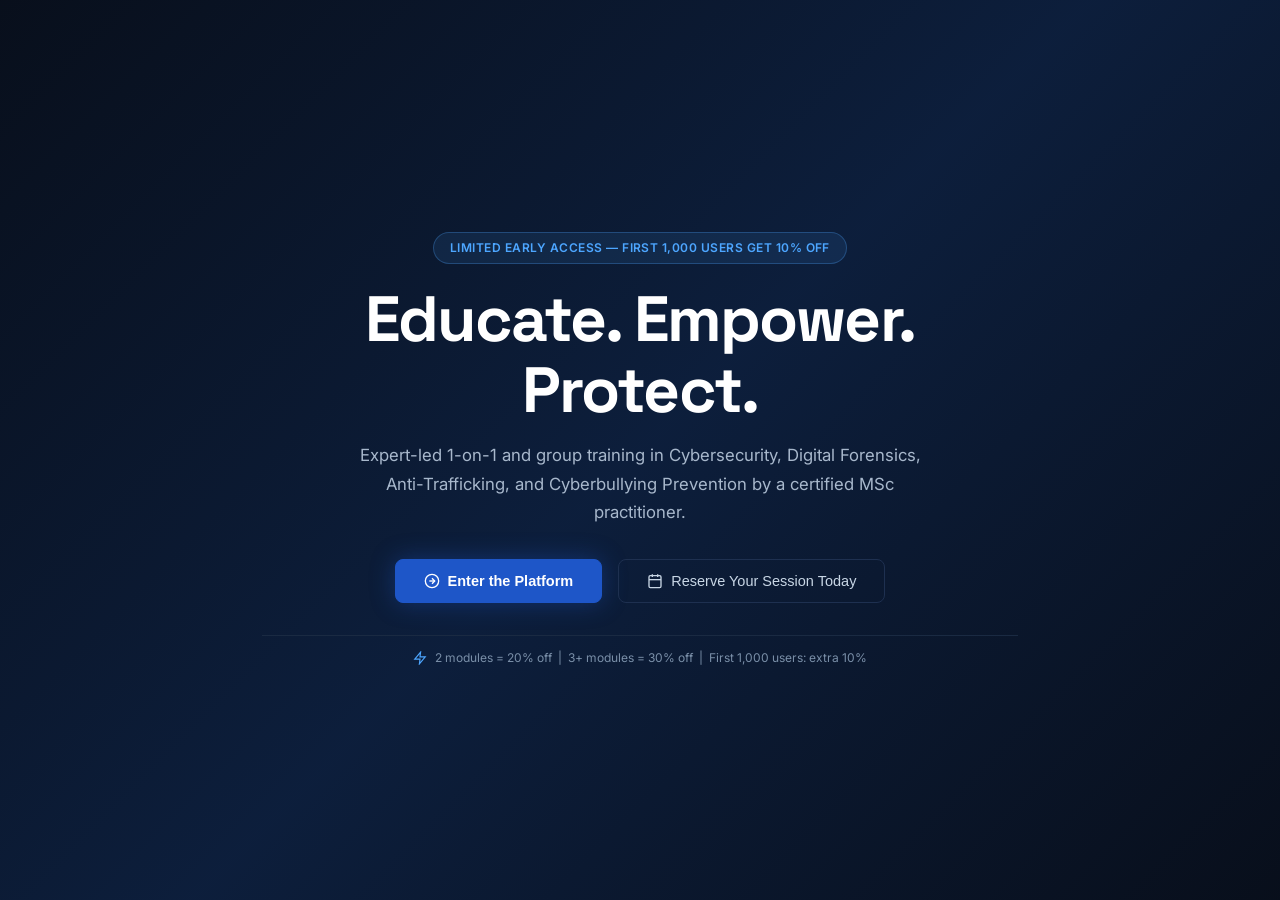
==== commit 91fc6b1a: "Update index.html" ====
--- a/index.html
+++ b/index.html
@@ -16,10 +16,7 @@
 <link href="https://fonts.googleapis.com/css2?family=Inter:wght@300;400;500;600;700&family=Space+Grotesk:wght@400;500;600;700;800&display=swap" rel="stylesheet">
 <link rel="stylesheet" href="css/style.css">
 </head>
-
-
 <body class="theme-blue">
-
 <div class="lang-bar" id="lang-bar" style="display:none">
   <select id="lang-selector" onchange="setLang(this.value)" aria-label="Language">
     <option value="en">EN</option><option value="el">EL</option><option value="de">DE</option>
@@ -233,8 +230,6 @@
     <p style="color: #ffffff; margin-bottom: 15px; font-size: 16px; font-weight: 500;">
         Select a date and time. Confirmation and Google Meet link are sent automatically.
     </p>
-    
-    <!-- This button triggers the Cal.com popup -->
     <button type="button" 
             data-cal-link="jim-oem-wsbkja/cybersecurity-training"
             data-cal-namespace="cybersecurity-training"
@@ -257,30 +252,50 @@
     <h2 class="section-title" data-i18n="contact_title">Contact &amp; Inquiry</h2>
     <p class="section-subtitle" data-i18n="contact_sub">Send a message and I will respond within 24 hours.</p>
     <div class="contact-layout">
-      <div class="contact-form-card">
-        <div class="form-group"><label data-i18n="form_name">Full Name</label><input type="text" id="contact-name"></div>
-        <div class="form-group"><label data-i18n="form_email">Email</label><input type="email" id="contact-email"></div>
-        <div class="form-group"><label data-i18n="contact_subject">Subject</label><input type="text" id="contact-subject"></div>
-        <div class="form-group"><label data-i18n="contact_message">Message</label><textarea id="contact-message" rows="6"></textarea></div>
-        <button class="btn btn-primary btn-full" onclick="submitContact()" data-i18n="contact_send">Send Message</button>
-      </div>
-      <div class="contact-info-card">
-        <div class="contact-info-item">
-          <svg width="18" height="18" viewBox="0 0 24 24" fill="none" stroke="currentColor" stroke-width="1.5"><path d="M21 10c0 7-9 13-9 13s-9-6-9-13a9 9 0 0 1 18 0z"/><circle cx="12" cy="10" r="3"/></svg>
-          <div><strong data-i18n="lbl_location">Location</strong><span>Thessaloniki, Greece</span></div>
-        </div>
-        <div class="contact-info-item">
-          <svg width="18" height="18" viewBox="0 0 24 24" fill="none" stroke="currentColor" stroke-width="1.5"><path d="M4 4h16c1.1 0 2 .9 2 2v12c0 1.1-.9 2-2 2H4c-1.1 0-2-.9-2-2V6c0-1.1.9-2 2-2z"/><polyline points="22,6 12,13 2,6"/></svg>
-          <div><strong>Email</strong><span>gds_gr@hotmail.gr</span></div>
-        </div>
-        <div class="contact-info-item">
-          <svg width="18" height="18" viewBox="0 0 24 24" fill="none" stroke="currentColor" stroke-width="1.5"><path d="M22 16.92v3a2 2 0 0 1-2.18 2 19.79 19.79 0 0 1-8.63-3.07A19.5 19.5 0 0 1 4.69 12a19.79 19.79 0 0 1-3.07-8.67A2 2 0 0 1 3.56 1h3a2 2 0 0 1 2 1.72 12.84 12.84 0 0 0 .7 2.81 2 2 0 0 1-.45 2.11L8.09 8a16 16 0 0 0 6 6l1.27-1.27a2 2 0 0 1 2.11-.45 12.84 12.84 0 0 0 2.81.7A2 2 0 0 1 22 14.92z"/></svg>
-          <div><strong data-i18n="lbl_phone">Phone</strong><span>+30 6947 424 107</span></div>
-        </div>
-        <div class="contact-info-item">
-          <svg width="18" height="18" viewBox="0 0 24 24" fill="currentColor"><path d="M16 8a6 6 0 0 1 6 6v7h-4v-7a2 2 0 0 0-4 0v7h-4v-7a6 6 0 0 1 6-6z"/><rect x="2" y="9" width="4" height="12"/><circle cx="4" cy="4" r="2"/></svg>
-          <div><strong>LinkedIn</strong><a href="https://www.linkedin.com/in/dimitris-p-timeless" target="_blank">dimitris-p-timeless</a></div>
-        </div>
+<div class="contact-form-card">
+  <form action="https://formsubmit.co/gds_gr@hotmail.gr" method="POST">
+    <input type="text" name="_honey" style="display:none">
+    <input type="hidden" name="_captcha" value="false">
+    <input type="hidden" name="_next" value="https://dataomerta.github.io/do-training/#contact">
+    <input type="hidden" name="_subject" value="New Inquiry from Data Omerta Website">
+
+    <div class="form-group"><label data-i18n="form_name">Full Name</label><input type="text" name="name" required></div>
+    <div class="form-group"><label data-i18n="form_email">Email</label><input type="email" name="email" required></div>
+    <div class="form-group"><label data-i18n="contact_subject">Subject</label><input type="text" name="subject" required></div>
+    <div class="form-group"><label data-i18n="contact_message">Message</label><textarea name="message" rows="6" required></textarea></div>
+    <button type="submit" class="btn btn-primary btn-full" data-i18n="contact_send">Send Message</button>
+  </form>
+</div>
+ 
+  <!-- FormSubmit.co handles the email sending securely -->
+  <form action="https://formsubmit.co/gds_gr@hotmail.gr" method="POST">
+    <!-- Anti-spam honeypot (hidden) -->
+    <input type="text" name="_honey" style="display:none">
+    <!-- Disable captcha for smoother experience -->
+    <input type="hidden" name="_captcha" value="false">
+    <!-- Redirect back to your site after sending -->
+    <input type="hidden" name="_next" value="https://dataomerta.github.io/do-training/#contact">
+    <input type="hidden" name="_subject" value="New Inquiry from Data Omerta Website">
+
+    <div class="form-group">
+      <label data-i18n="form_name">Full Name</label>
+      <input type="text" name="name" required>
+    </div>
+    <div class="form-group">
+      <label data-i18n="form_email">Email</label>
+      <input type="email" name="email" required>
+    </div>
+    <div class="form-group">
+      <label data-i18n="contact_subject">Subject</label>
+      <input type="text" name="subject" required>
+    </div>
+    <div class="form-group">
+      <label data-i18n="contact_message">Message</label>
+      <textarea name="message" rows="6" required></textarea>
+    </div>
+    <button type="submit" class="btn btn-primary btn-full" data-i18n="contact_send">Send Message</button>
+  </form>
+</div>
         <!-- BILLING INFO between the items -->
         <div class="billing-info-box" style="margin-top:1.5rem;margin-bottom:1.5rem;">
           <div class="billing-item"><span class="b-val">€100</span><span class="b-lbl" data-i18n="bill_hourly">Per Hour — 1-on-1 Training</span><span class="b-note" data-i18n="bill_hourly_note">Modules minimum 2 hours each</span></div>
@@ -354,10 +369,18 @@
     <div id="admin-tab-dashboard" class="admin-tab active"><h2 class="admin-title">Dashboard</h2><div class="admin-stats-grid" id="admin-stats-grid"></div><div id="admin-chart-row"></div></div>
     <div id="admin-tab-appointments" class="admin-tab">
       <div class="admin-tab-header"><h2 class="admin-title">Appointments</h2><button class="btn btn-secondary" onclick="exportAppointments()">Export CSV</button></div>
-      <div class="appointments-toolbar">
-        <input type="text" id="appt-search" placeholder="Search..." oninput="filterAppointments()">
-        <select id="appt-filter" onchange="filterAppointments()"><option value="">All</option><option value="confirmed">Confirmed</option><option value="pending">Pending</option><option value="completed">Completed</option><option value="cancelled">Cancelled</option></select>
-      </div>
+   <div class="appointments-toolbar">
+  <input type="text" id="appt-search" placeholder="Search..." oninput="filterAppointments()">
+  <select id="appt-filter" onchange="filterAppointments()">
+    <option value="">All</option>
+    <option value="confirmed">Confirmed</option>
+    <option value="pending">Pending</option>
+    <option value="completed">Completed</option>
+    <option value="cancelled">Cancelled</option>
+  </select>
+  <button class="btn" onclick="clearAllAppointments()" style="margin-left:auto; background:#ef4444; color:white; border:none; padding:8px 16px; border-radius:4px; cursor:pointer; font-weight:600;">Clear All</button>
+</div>
+
       <div id="appointments-list"></div>
     </div>
     <div id="admin-tab-modules-mgr" class="admin-tab"><div class="admin-tab-header"><h2 class="admin-title">Manage Modules</h2><button class="btn btn-primary" onclick="openModuleEditor(null)">+ Add Module</button></div><div id="modules-manager-list"></div></div>
@@ -415,5 +438,16 @@
 <script src="js/calendar.js"></script>
 <script src="js/certificates.js"></script>
 <script src="js/admin.js"></script>
+  <!-- Cal element-click embed code begins -->
+<script type="text/javascript">
+(function (C, A, L) { let p = function (a, ar) { a.q.push(ar); }; let d = C.document; C.Cal = C.Cal || function () { let cal = C.Cal; let ar = arguments; if (!cal.loaded) { cal.ns = {}; cal.q = cal.q || []; d.head.appendChild(d.createElement("script")).src = A; cal.loaded = true; } if (ar[0] === L) { const api = function () { p(api, arguments); }; const namespace = ar[1]; api.q = api.q || []; if(typeof namespace === "string"){cal.ns[namespace] = cal.ns[namespace] || api;p(cal.ns[namespace], ar);p(cal, ["initNamespace", namespace]);} else p(cal, ar); return;} p(cal, ar); }; })(window, "https://app.cal.com/embed/embed.js", "init");
+Cal("init", "cybersecurity-training", {origin:"https://app.cal.com"});
+Cal.config = Cal.config || {};
+Cal.config.forwardQueryParams = true;
+Cal.ns["cybersecurity-training"]("ui", {"hideEventTypeDetails":false,"layout":"month_view"});
+</script>
+
 </body>
 </html>
+</body>
+</html>
--- a/css/style.css
+++ b/css/style.css
@@ -1,3 +1,5 @@
+img { display: block; }
+img[src=""], img:not([src]) { display: none !important; }
 *, *::before, *::after { box-sizing: border-box; margin: 0; padding: 0; }
 
 /* ===== THEMES ===== */
